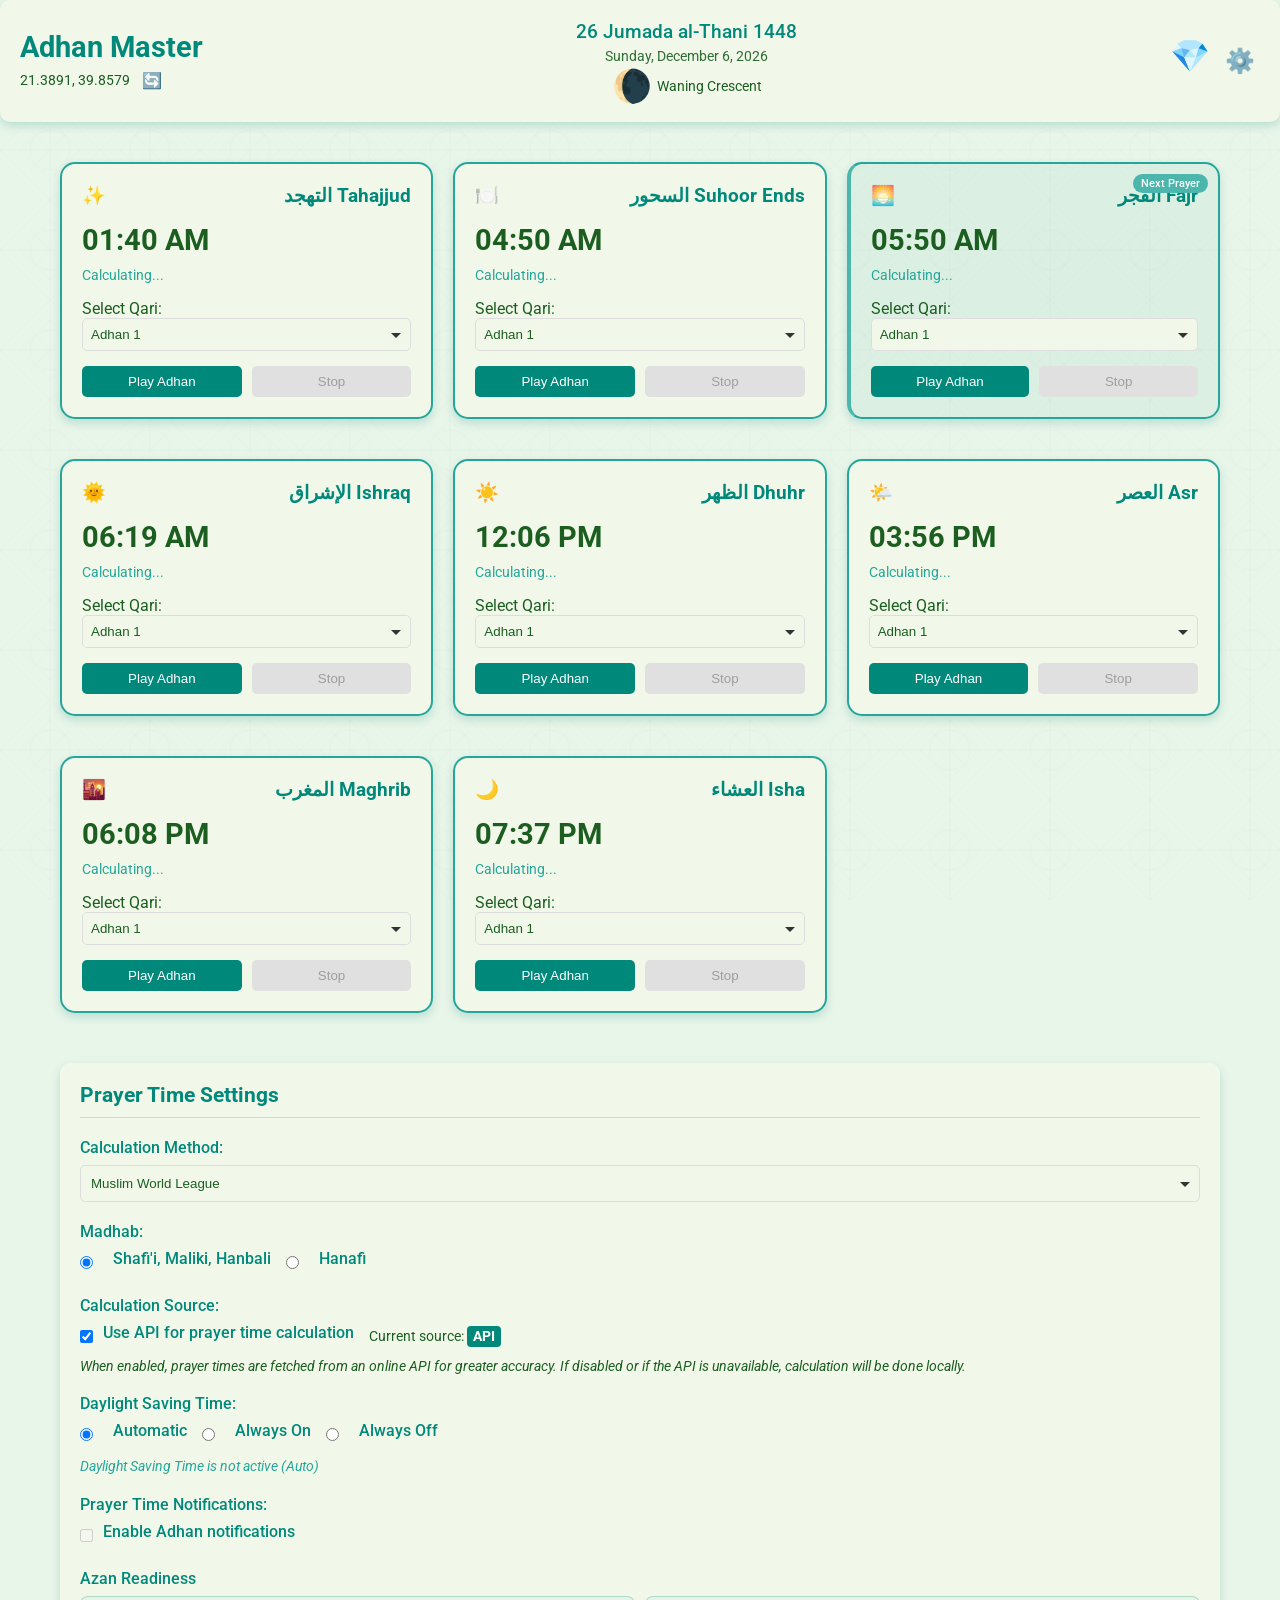
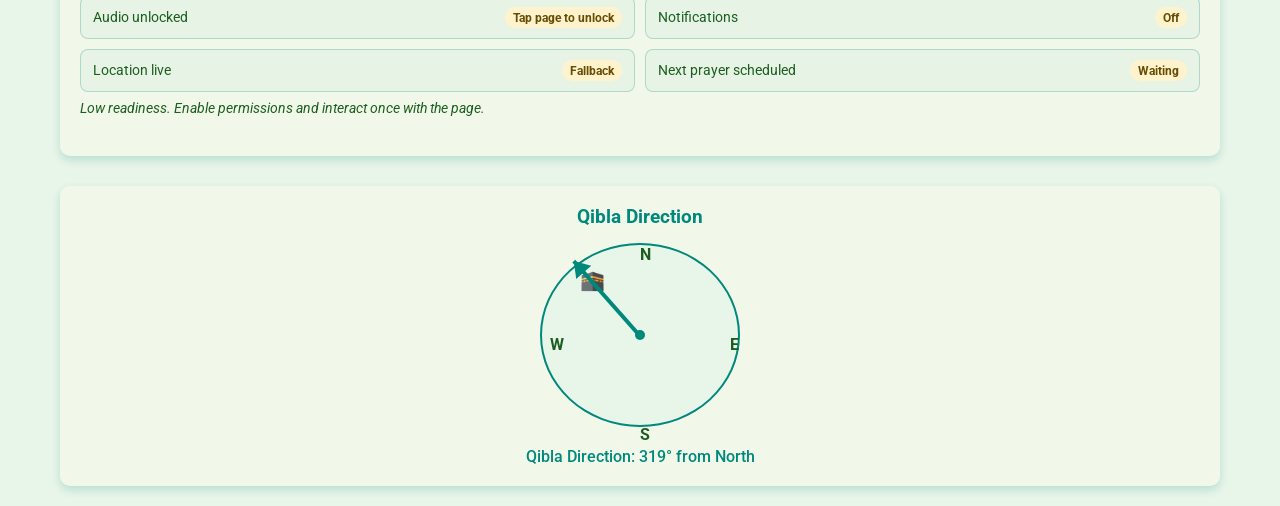
==== index.html @ 072e2e95 "deploy: static site from AzanMaster" ====
<!DOCTYPE html>
<html lang="en" data-theme="light">
<head>
    <meta charset="UTF-8">
    <meta name="viewport" content="width=device-width, initial-scale=1.0, maximum-scale=5.0, minimum-scale=1.0">
    <meta name="description" content="Adhan Master - Islamic Prayer Times Application with accurate calculations and beautiful interface">
    <meta name="theme-color" content="#43a047">
    <meta name="apple-mobile-web-app-capable" content="yes">
    <meta name="apple-mobile-web-app-status-bar-style" content="black-translucent">
    <meta name="apple-mobile-web-app-title" content="Adhan Master">
    <meta name="mobile-web-app-capable" content="yes">
    <meta name="format-detection" content="telephone=no">
    <title>Adhan Master - Islamic Prayer Times</title>
    <link rel="preconnect" href="https://fonts.googleapis.com">
    <link rel="preconnect" href="https://fonts.gstatic.com" crossorigin>
    <link href="https://fonts.googleapis.com/css2?family=Roboto:wght@300;400;500;700&display=swap" rel="stylesheet">
    <link rel="stylesheet" href="./css/styles.css">
    <link rel="icon" type="image/svg+xml" href="./assets/icons/favicon.svg">
    <link rel="apple-touch-icon" href="./assets/icons/apple-touch-icon.png">
    <link rel="manifest" href="./manifest.json">
</head>
<body>
    <div class="pattern-bg"></div>
    
    <header class="app-header">
        <div class="header-left">
            <h1 class="app-title">Adhan Master</h1>
            <div id="location-info" class="location-info loading">
                <span id="location-coords">Loading location...</span>
                <button id="refresh-location" title="Refresh location">🔄</button>
            </div>
        </div>
        <div class="header-center">
            <div class="islamic-date">
                <div class="islamic-date-details">
                    <div class="islamic-date-primary">
                        <span id="islamic-date-day" class="islamic-day">--</span>
                        <span id="islamic-date-month" class="islamic-month">--</span>
                        <span id="islamic-date-year" class="islamic-year">--</span>
                    </div>
                    <div id="islamic-date-gregorian" class="gregorian-date-container">
                        <span class="gregorian-date-text">Loading...</span>
                    </div>
                </div>
                <div id="moon-phase" class="moon-phase">
                    <div class="moon-phase-container">
                        <span class="moon-phase-icon">🌒</span>
                        <span class="moon-phase-name">Loading...</span>
                    </div>
                </div>
            </div>
        </div>
        <div class="header-right">
            <button id="theme-toggle-btn" class="icon-btn" title="Change Theme">
                <span class="theme-icon">🕌</span>
            </button>
            <button id="settings-btn" class="icon-btn" title="Settings">
                <span class="settings-icon">⚙️</span>
            </button>
        </div>
    </header>

    <main>
        <div class="container">
            <div class="prayer-cards">
                <div class="prayer-card" data-prayer="tahajjud">
                    <h3>التهجد Tahajjud</h3>
                    <div class="prayer-time">01:40 AM</div>
                    <div class="countdown"></div>
                    <div class="qari-select-container">
                        <label for="tahajjudQariSelect">Select Qari:</label>
                        <select id="tahajjudQariSelect" class="qari-select"></select>
                    </div>
                    <div class="adhan-controls">
                        <button class="play-adhan" data-prayer="tahajjud">Play Adhan</button>
                        <button class="stop-adhan" data-prayer="tahajjud" disabled>Stop</button>
                    </div>
                </div>
                
                <div class="prayer-card" data-prayer="suhoor">
                    <h3>السحور Suhoor Ends</h3>
                    <div class="prayer-time">04:50 AM</div>
                    <div class="countdown"></div>
                    <div class="qari-select-container">
                        <label for="suhoorQariSelect">Select Qari:</label>
                        <select id="suhoorQariSelect" class="qari-select"></select>
                    </div>
                    <div class="adhan-controls">
                        <button class="play-adhan" data-prayer="suhoor">Play Adhan</button>
                        <button class="stop-adhan" data-prayer="suhoor" disabled>Stop</button>
                    </div>
                </div>
                
                <div class="prayer-card active" data-prayer="fajr">
                    <h3>الفجر Fajr</h3>
                    <div class="prayer-time">05:50 AM</div>
                    <div class="countdown">2h 30m 15s</div>
                    <div class="qari-select-container">
                        <label for="fajrQariSelect">Select Qari:</label>
                        <select id="fajrQariSelect" class="qari-select"></select>
                    </div>
                    <div class="adhan-controls">
                        <button class="play-adhan" data-prayer="fajr">Play Adhan</button>
                        <button class="stop-adhan" data-prayer="fajr" disabled>Stop</button>
                    </div>
                </div>
                
                <div class="prayer-card" data-prayer="ishraq">
                    <h3>الإشراق Ishraq</h3>
                    <div class="prayer-time">06:19 AM</div>
                    <div class="countdown"></div>
                    <div class="qari-select-container">
                        <label for="ishraqQariSelect">Select Qari:</label>
                        <select id="ishraqQariSelect" class="qari-select"></select>
                    </div>
                    <div class="adhan-controls">
                        <button class="play-adhan" data-prayer="ishraq">Play Adhan</button>
                        <button class="stop-adhan" data-prayer="ishraq" disabled>Stop</button>
                    </div>
                </div>
                
                <div class="prayer-card" data-prayer="dhuhr">
                    <h3>الظهر Dhuhr</h3>
                    <div class="prayer-time">12:06 PM</div>
                    <div class="countdown"></div>
                    <div class="qari-select-container">
                        <label for="dhuhrQariSelect">Select Qari:</label>
                        <select id="dhuhrQariSelect" class="qari-select"></select>
                    </div>
                    <div class="adhan-controls">
                        <button class="play-adhan" data-prayer="dhuhr">Play Adhan</button>
                        <button class="stop-adhan" data-prayer="dhuhr" disabled>Stop</button>
                    </div>
                </div>
                
                <div class="prayer-card" data-prayer="asr">
                    <h3>العصر Asr</h3>
                    <div class="prayer-time">03:56 PM</div>
                    <div class="countdown"></div>
                    <div class="qari-select-container">
                        <label for="asrQariSelect">Select Qari:</label>
                        <select id="asrQariSelect" class="qari-select"></select>
                    </div>
                    <div class="adhan-controls">
                        <button class="play-adhan" data-prayer="asr">Play Adhan</button>
                        <button class="stop-adhan" data-prayer="asr" disabled>Stop</button>
                    </div>
                </div>
                
                <div class="prayer-card" data-prayer="maghrib">
                    <h3>المغرب Maghrib</h3>
                    <div class="prayer-time">06:08 PM</div>
                    <div class="countdown"></div>
                    <div class="qari-select-container">
                        <label for="maghribQariSelect">Select Qari:</label>
                        <select id="maghribQariSelect" class="qari-select"></select>
                    </div>
                    <div class="adhan-controls">
                        <button class="play-adhan" data-prayer="maghrib">Play Adhan</button>
                        <button class="stop-adhan" data-prayer="maghrib" disabled>Stop</button>
                    </div>
                </div>
                
                <div class="prayer-card" data-prayer="isha">
                    <h3>العشاء Isha</h3>
                    <div class="prayer-time">07:37 PM</div>
                    <div class="countdown"></div>
                    <div class="qari-select-container">
                        <label for="ishaQariSelect">Select Qari:</label>
                        <select id="ishaQariSelect" class="qari-select"></select>
                    </div>
                    <div class="adhan-controls">
                        <button class="play-adhan" data-prayer="isha">Play Adhan</button>
                        <button class="stop-adhan" data-prayer="isha" disabled>Stop</button>
                    </div>
                </div>
            </div>

            <div class="settings-section">
                <h3>Prayer Time Settings</h3>
                
                <!-- Calculation Method -->
                <div class="setting-group">
                    <label for="calculationMethod">Calculation Method:</label>
                    <select id="calculationMethod" class="setting-select">
                        <option value="MuslimWorldLeague">Muslim World League</option>
                        <option value="Egyptian">Egyptian General Authority</option>
                        <option value="Karachi">University of Islamic Sciences, Karachi</option>
                        <option value="UmmAlQura">Umm Al-Qura University, Makkah</option>
                        <option value="Dubai">Dubai</option>
                        <option value="MoonsightingCommittee">Moonsighting Committee</option>
                        <option value="NorthAmerica">Islamic Society of North America (ISNA)</option>
                        <option value="Kuwait">Kuwait</option>
                        <option value="Qatar">Qatar</option>
                        <option value="Tehran">Institute of Geophysics, Tehran</option>
                    </select>
                </div>

                <!-- Madhab -->
                <div class="setting-group">
                    <label>Madhab:</label>
                    <div class="radio-group">
                        <input type="radio" id="shafi" name="madhab" value="Shafi" checked>
                        <label for="shafi">Shafi'i, Maliki, Hanbali</label>
                        <input type="radio" id="hanafi" name="madhab" value="Hanafi">
                        <label for="hanafi">Hanafi</label>
                    </div>
                </div>

                <!-- API Calculation Toggle -->
                <div class="setting-group">
                    <label>Calculation Source:</label>
                    <div class="toggle-group">
                        <input type="checkbox" id="useAPI" class="toggle-input" checked>
                        <label for="useAPI" class="toggle-label">Use API for prayer time calculation</label>
                        <span class="calculation-source-info">
                            Current source: <span id="calculationSource" class="source-api">API</span>
                        </span>
                    </div>
                    <div class="setting-description">
                        When enabled, prayer times are fetched from an online API for greater accuracy.
                        If disabled or if the API is unavailable, calculation will be done locally.
                    </div>
                </div>

                <!-- DST Settings -->
                <div class="setting-group">
                    <label>Daylight Saving Time:</label>
                    <div class="radio-group">
                        <input type="radio" id="dst-auto" name="dst" value="automatic" checked>
                        <label for="dst-auto">Automatic</label>
                        <input type="radio" id="dst-on" name="dst" value="always-on">
                        <label for="dst-on">Always On</label>
                        <input type="radio" id="dst-off" name="dst" value="always-off">
                        <label for="dst-off">Always Off</label>
                    </div>
                    <div id="dstStatus" class="dst-status">Daylight Saving Time is not active</div>
                </div>

                <!-- Prayer Notifications -->
                <div class="setting-group">
                    <label>Prayer Time Notifications:</label>
                    <div class="toggle-group">
                        <input type="checkbox" id="prayerNotifications" class="toggle-input">
                        <label for="prayerNotifications" class="toggle-label">Enable Adhan notifications</label>
                    </div>
                    <div id="notificationBanner" class="notification-banner" style="display: none;">
                        Enable notifications to receive Adhan alerts
                    </div>
                </div>

                <div class="setting-group">
                    <label>Azan Readiness</label>
                    <div class="readiness-grid">
                        <div class="readiness-item">
                            <span class="readiness-label">Audio unlocked</span>
                            <span id="statusAudio" class="readiness-badge readiness-warn">Checking...</span>
                        </div>
                        <div class="readiness-item">
                            <span class="readiness-label">Notifications</span>
                            <span id="statusNotifications" class="readiness-badge readiness-warn">Checking...</span>
                        </div>
                        <div class="readiness-item">
                            <span class="readiness-label">Location live</span>
                            <span id="statusLocation" class="readiness-badge readiness-warn">Checking...</span>
                        </div>
                        <div class="readiness-item">
                            <span class="readiness-label">Next prayer scheduled</span>
                            <span id="statusSchedule" class="readiness-badge readiness-warn">Checking...</span>
                        </div>
                    </div>
                    <div id="statusSummary" class="setting-description">
                        Checking Azan readiness...
                    </div>
                </div>

                <div class="setting-group" id="adhanSelfTestPanel" style="display: none;">
                    <label>Adhan Self-Test (Dev)</label>
                    <div class="adhan-controls">
                        <button id="selfTestPlayBtn" type="button">Play Test</button>
                        <button id="selfTestStopBtn" type="button">Stop Test</button>
                    </div>
                    <div id="selfTestStatus" class="setting-description">
                        Hidden by default. Open with <code>?dev=1</code> to verify single-trigger playback.
                    </div>
                </div>
            </div>

            <!-- Qibla Compass -->
            <div class="qibla-compass">
                <h3 style="color: var(--primary-color); margin-bottom: 15px;">Qibla Direction</h3>
                <div class="qibla-compass-bg"></div>
                <div class="compass-arrow"></div>
                <div class="compass-info">Finding Qibla direction...</div>
            </div>
        </div>
    </main>

    <!-- Theme Switcher -->
    <!-- Removed in favor of the theme modal -->

    <!-- Add Adhan Library -->
    <script src="./assets/js/adhan.js"></script>
    <script type="module" src="./js/modules/app-init.js"></script>
    
    <!-- Service Worker Registration -->
    <script>
        if ('serviceWorker' in navigator) {
            window.addEventListener('load', () => {
                navigator.serviceWorker.register('./service-worker.js')
                    .then(registration => {
                        console.log('ServiceWorker registration successful with scope: ', registration.scope);
                    })
                    .catch(error => {
                        console.error('ServiceWorker registration failed: ', error);
                    });
            });
        }
    </script>
    
</body>
</html>
---- css/styles.css ----
:root {
    /* Light Theme Variables */
    --bg-color-light: #f5f5f5;
    --text-color-light: #333;
    --primary-color-light: #2e7d32;
    --secondary-color-light: #4caf50;
    --accent-color-light: #8bc34a;
    --card-bg-light: #fff;
    --card-shadow-light: 0 4px 8px rgba(0, 0, 0, 0.1);
    --pattern-opacity-light: 0.05;
    --primary-color-rgb-light: 46, 125, 50;
    --accent-color-rgb-light: 139, 195, 74;
    --border-color-light: transparent;
    
    /* Dark Theme Variables */
    --bg-color-dark: #121212;
    --text-color-dark: #e0e0e0;
    --primary-color-dark: #388e3c;
    --secondary-color-dark: #66bb6a;
    --accent-color-dark: #a5d6a7;
    --card-bg-dark: #1e1e1e;
    --card-shadow-dark: 0 4px 8px rgba(0, 0, 0, 0.3);
    --pattern-opacity-dark: 0.1;
    --primary-color-rgb-dark: 56, 142, 60;
    --accent-color-rgb-dark: 165, 214, 167;
    --border-color-dark: transparent;
    
    /* Islamic Green Theme Variables */
    --bg-color-islamic: #a7d7a8;
    --text-color-islamic: #ffffff;
    --primary-color-islamic: #0d5d14;
    --secondary-color-islamic: #1a7d23;
    --accent-color-islamic: #d4af37; /* Gold accent */
    --card-bg-islamic: #0d5d14;
    --card-shadow-islamic: 0 4px 12px rgba(0, 0, 0, 0.2);
    --pattern-opacity-islamic: 0.08;
    --primary-color-rgb-islamic: 13, 93, 20;
    --accent-color-rgb-islamic: 212, 175, 55;
    --border-color-islamic: #d4af37; /* Gold border */
    --islamic-arch: url("data:image/svg+xml,%3Csvg xmlns='http://www.w3.org/2000/svg' viewBox='0 0 100 50'%3E%3Cpath d='M0,50 L0,20 Q50,-20 100,20 L100,50 Z' fill='none' stroke='%23d4af37' stroke-width='2'/%3E%3C/svg%3E");
    
    /* Desert Theme Variables */
    --bg-color-desert: #fcf6e9;
    --text-color-desert: #5d4037;
    --primary-color-desert: #b8860b;
    --secondary-color-desert: #d4a017;
    --accent-color-desert: #e6c619;
    --card-bg-desert: #fff8e1;
    --card-shadow-desert: 0 4px 8px rgba(184, 134, 11, 0.2);
    --pattern-opacity-desert: 0.05;
    --primary-color-rgb-desert: 184, 134, 11;
    --accent-color-rgb-desert: 230, 198, 25;
    --border-color-desert: #d4a017;
    
    /* Emerald Theme Variables */
    --bg-color-emerald: #e8f5e9;
    --text-color-emerald: #1b5e20;
    --primary-color-emerald: #00897b;
    --secondary-color-emerald: #26a69a;
    --accent-color-emerald: #4db6ac;
    --card-bg-emerald: #f1f8e9;
    --card-shadow-emerald: 0 4px 8px rgba(0, 137, 123, 0.2);
    --pattern-opacity-emerald: 0.05;
    --primary-color-rgb-emerald: 0, 137, 123;
    --accent-color-rgb-emerald: 77, 182, 172;
    --border-color-emerald: #26a69a;
    
    /* Azure Theme Variables */
    --bg-color-azure: #e3f2fd;
    --text-color-azure: #0d47a1;
    --primary-color-azure: #1976d2;
    --secondary-color-azure: #2196f3;
    --accent-color-azure: #64b5f6;
    --card-bg-azure: #e8f4fd;
    --card-shadow-azure: 0 4px 8px rgba(25, 118, 210, 0.2);
    --pattern-opacity-azure: 0.05;
    --primary-color-rgb-azure: 25, 118, 210;
    --accent-color-rgb-azure: 100, 181, 246;
    --border-color-azure: #2196f3;
    
    /* Ramadan Theme Variables */
    --bg-color-ramadan: #f8f1e0;
    --text-color-ramadan: #5d4037;
    --primary-color-ramadan: #c8a415;
    --secondary-color-ramadan: #e6c619;
    --accent-color-ramadan: #f8e71c;
    --card-bg-ramadan: #fff8e1;
    --card-shadow-ramadan: 0 4px 8px rgba(200, 164, 21, 0.2);
    --pattern-opacity-ramadan: 0.08;
    --primary-color-rgb-ramadan: 200, 164, 21;
    --accent-color-rgb-ramadan: 248, 231, 28;
    --border-color-ramadan: #e6c619;
    
    /* Night Theme Variables */
    --bg-color-night: #0a1929;
    --text-color-night: #e0e0e0;
    --primary-color-night: #5c6bc0;
    --secondary-color-night: #7986cb;
    --accent-color-night: #9fa8da;
    --card-bg-night: #102a43;
    --card-shadow-night: 0 4px 8px rgba(0, 0, 0, 0.5);
    --pattern-opacity-night: 0.1;
    --primary-color-rgb-night: 92, 107, 192;
    --accent-color-rgb-night: 159, 168, 218;
    --border-color-night: #7986cb;
    
    /* Calligraphy Theme Variables */
    --bg-color-calligraphy: #f5f0e6;
    --text-color-calligraphy: #3e2723;
    --primary-color-calligraphy: #795548;
    --secondary-color-calligraphy: #8d6e63;
    --accent-color-calligraphy: #a1887f;
    --card-bg-calligraphy: #f8f5f0;
    --card-shadow-calligraphy: 0 4px 8px rgba(121, 85, 72, 0.2);
    --pattern-opacity-calligraphy: 0.05;
    --primary-color-rgb-calligraphy: 121, 85, 72;
    --accent-color-rgb-calligraphy: 161, 136, 127;
    --border-color-calligraphy: #8d6e63;

    /* Twilight Theme Variables */
    --bg-color-twilight: #141627;
    --text-color-twilight: #e8eaf6;
    --primary-color-twilight: #7e57c2;
    --secondary-color-twilight: #9575cd;
    --accent-color-twilight: #26c6da;
    --card-bg-twilight: #1f2336;
    --card-shadow-twilight: 0 10px 28px rgba(0, 0, 0, 0.45);
    --pattern-opacity-twilight: 0.14;
    --primary-color-rgb-twilight: 126, 87, 194;
    --accent-color-rgb-twilight: 38, 198, 218;
    --border-color-twilight: #5c6bc0;
    
    /* Default Theme (Light) */
    --bg-color: var(--bg-color-light);
    --text-color: var(--text-color-light);
    --primary-color: var(--primary-color-light);
    --secondary-color: var(--secondary-color-light);
    --accent-color: var(--accent-color-light);
    --card-bg: var(--card-bg-light);
    --card-shadow: var(--card-shadow-light);
    --pattern-opacity: var(--pattern-opacity-light);
    --primary-color-rgb: var(--primary-color-rgb-light);
    --accent-color-rgb: var(--accent-color-rgb-light);
    --border-color: var(--border-color-light);
}

/* Light Theme */
[data-theme="light"] {
    --bg-color: var(--bg-color-light);
    --text-color: var(--text-color-light);
    --primary-color: var(--primary-color-light);
    --secondary-color: var(--secondary-color-light);
    --accent-color: var(--accent-color-light);
    --card-bg: var(--card-bg-light);
    --card-shadow: var(--card-shadow-light);
    --pattern-opacity: var(--pattern-opacity-light);
    --primary-color-rgb: var(--primary-color-rgb-light);
    --accent-color-rgb: var(--accent-color-rgb-light);
    --border-color: var(--border-color-light);
}

/* Dark Theme */
[data-theme="dark"] {
    --bg-color: var(--bg-color-dark);
    --text-color: var(--text-color-dark);
    --primary-color: var(--primary-color-dark);
    --secondary-color: var(--secondary-color-dark);
    --accent-color: var(--accent-color-dark);
    --card-bg: var(--card-bg-dark);
    --card-shadow: var(--card-shadow-dark);
    --pattern-opacity: var(--pattern-opacity-dark);
    --primary-color-rgb: var(--primary-color-rgb-dark);
    --accent-color-rgb: var(--accent-color-rgb-dark);
    --border-color: var(--border-color-dark);
}

/* Islamic Green Theme */
[data-theme="islamic"] {
    --bg-color: var(--bg-color-islamic);
    --text-color: var(--text-color-islamic);
    --primary-color: var(--primary-color-islamic);
    --secondary-color: var(--secondary-color-islamic);
    --accent-color: var(--accent-color-islamic);
    --card-bg: var(--card-bg-islamic);
    --card-shadow: var(--card-shadow-islamic);
    --pattern-opacity: var(--pattern-opacity-islamic);
    --primary-color-rgb: var(--primary-color-rgb-islamic);
    --accent-color-rgb: var(--accent-color-rgb-islamic);
    --border-color: var(--border-color-islamic);
}

/* Desert Theme */
[data-theme="desert"] {
    --bg-color: var(--bg-color-desert);
    --text-color: var(--text-color-desert);
    --primary-color: var(--primary-color-desert);
    --secondary-color: var(--secondary-color-desert);
    --accent-color: var(--accent-color-desert);
    --card-bg: var(--card-bg-desert);
    --card-shadow: var(--card-shadow-desert);
    --pattern-opacity: var(--pattern-opacity-desert);
    --primary-color-rgb: var(--primary-color-rgb-desert);
    --accent-color-rgb: var(--accent-color-rgb-desert);
    --border-color: var(--border-color-desert);
}

/* Emerald Theme */
[data-theme="emerald"] {
    --bg-color: var(--bg-color-emerald);
    --text-color: var(--text-color-emerald);
    --primary-color: var(--primary-color-emerald);
    --secondary-color: var(--secondary-color-emerald);
    --accent-color: var(--accent-color-emerald);
    --card-bg: var(--card-bg-emerald);
    --card-shadow: var(--card-shadow-emerald);
    --pattern-opacity: var(--pattern-opacity-emerald);
    --primary-color-rgb: var(--primary-color-rgb-emerald);
    --accent-color-rgb: var(--accent-color-rgb-emerald);
    --border-color: var(--border-color-emerald);
}

/* Azure Theme */
[data-theme="azure"] {
    --bg-color: var(--bg-color-azure);
    --text-color: var(--text-color-azure);
    --primary-color: var(--primary-color-azure);
    --secondary-color: var(--secondary-color-azure);
    --accent-color: var(--accent-color-azure);
    --card-bg: var(--card-bg-azure);
    --card-shadow: var(--card-shadow-azure);
    --pattern-opacity: var(--pattern-opacity-azure);
    --primary-color-rgb: var(--primary-color-rgb-azure);
    --accent-color-rgb: var(--accent-color-rgb-azure);
    --border-color: var(--border-color-azure);
}

/* Ramadan Theme */
[data-theme="ramadan"] {
    --bg-color: var(--bg-color-ramadan);
    --text-color: var(--text-color-ramadan);
    --primary-color: var(--primary-color-ramadan);
    --secondary-color: var(--secondary-color-ramadan);
    --accent-color: var(--accent-color-ramadan);
    --card-bg: var(--card-bg-ramadan);
    --card-shadow: var(--card-shadow-ramadan);
    --pattern-opacity: var(--pattern-opacity-ramadan);
    --primary-color-rgb: var(--primary-color-rgb-ramadan);
    --accent-color-rgb: var(--accent-color-rgb-ramadan);
    --border-color: var(--border-color-ramadan);
}

/* Night Theme */
[data-theme="night"] {
    --bg-color: var(--bg-color-night);
    --text-color: var(--text-color-night);
    --primary-color: var(--primary-color-night);
    --secondary-color: var(--secondary-color-night);
    --accent-color: var(--accent-color-night);
    --card-bg: var(--card-bg-night);
    --card-shadow: var(--card-shadow-night);
    --pattern-opacity: var(--pattern-opacity-night);
    --primary-color-rgb: var(--primary-color-rgb-night);
    --accent-color-rgb: var(--accent-color-rgb-night);
    --border-color: var(--border-color-night);
}

/* Calligraphy Theme */
[data-theme="calligraphy"] {
    --bg-color: var(--bg-color-calligraphy);
    --text-color: var(--text-color-calligraphy);
    --primary-color: var(--primary-color-calligraphy);
    --secondary-color: var(--secondary-color-calligraphy);
    --accent-color: var(--accent-color-calligraphy);
    --card-bg: var(--card-bg-calligraphy);
    --card-shadow: var(--card-shadow-calligraphy);
    --pattern-opacity: var(--pattern-opacity-calligraphy);
    --primary-color-rgb: var(--primary-color-rgb-calligraphy);
    --accent-color-rgb: var(--accent-color-rgb-calligraphy);
    --border-color: var(--border-color-calligraphy);
}

/* Twilight Theme */
[data-theme="twilight"] {
    --bg-color: var(--bg-color-twilight);
    --text-color: var(--text-color-twilight);
    --primary-color: var(--primary-color-twilight);
    --secondary-color: var(--secondary-color-twilight);
    --accent-color: var(--accent-color-twilight);
    --card-bg: var(--card-bg-twilight);
    --card-shadow: var(--card-shadow-twilight);
    --pattern-opacity: var(--pattern-opacity-twilight);
    --primary-color-rgb: var(--primary-color-rgb-twilight);
    --accent-color-rgb: var(--accent-color-rgb-twilight);
    --border-color: var(--border-color-twilight);
}

* {
    margin: 0;
    padding: 0;
    box-sizing: border-box;
}

/* Cross-Platform Compatibility Styles */
html {
    touch-action: manipulation; /* Improves touch responsiveness */
    -webkit-text-size-adjust: 100%; /* Prevents iOS text size adjust after orientation change */
    -webkit-font-smoothing: antialiased; /* Better font rendering on macOS/iOS */
    -moz-osx-font-smoothing: grayscale; /* Better font rendering on macOS */
    scroll-behavior: smooth;
}

body {
    font-family: 'Roboto', sans-serif;
    background-color: var(--bg-color);
    color: var(--text-color);
    transition: background-color 0.3s, color 0.3s;
    min-height: 100vh;
    position: relative;
    overscroll-behavior: none; /* Prevents pull-to-refresh on mobile */
    -webkit-overflow-scrolling: touch; /* Smooth scrolling on iOS */
    -webkit-tap-highlight-color: transparent; /* Removes tap highlight on iOS */
}

.pattern-bg {
    position: fixed;
    top: 0;
    left: 0;
    width: 100%;
    height: 100%;
    background-image: url('../assets/icons/islamic-pattern.svg');
    background-size: 300px;
    opacity: var(--pattern-opacity);
    z-index: -1;
    pointer-events: none;
}

.container {
    max-width: 1200px;
    margin: 0 auto;
    padding: 20px;
}

/* App Header */
.app-header {
    display: flex;
    justify-content: space-between;
    align-items: center;
    padding: 15px 20px;
    background-color: var(--card-bg);
    border-radius: 10px;
    margin-bottom: 20px;
    box-shadow: var(--card-shadow);
    position: relative;
    z-index: 10;
}

.header-left {
    display: flex;
    flex-direction: column;
    align-items: flex-start;
}

.header-center {
    flex: 1;
    display: flex;
    justify-content: center;
    align-items: center;
}

.header-right {
    display: flex;
    gap: 10px;
}

.app-title {
    font-size: 1.8rem;
    margin: 0;
    color: var(--primary-color);
    font-weight: 700;
}

.icon-btn {
    background: none;
    border: none;
    font-size: 1.5rem;
    cursor: pointer;
    color: var(--text-color);
    padding: 5px;
    border-radius: 50%;
    width: 40px;
    height: 40px;
    display: flex;
    align-items: center;
    justify-content: center;
    transition: background-color 0.3s, transform 0.2s;
}

.icon-btn:hover {
    background-color: var(--hover-color);
    transform: scale(1.1);
}

/* Theme Modal */
.theme-modal {
    position: fixed;
    top: 0;
    left: 0;
    width: 100%;
    height: 100%;
    background-color: rgba(0, 0, 0, 0.5);
    display: flex;
    justify-content: center;
    align-items: center;
    z-index: 1000;
    opacity: 0;
    visibility: hidden;
    transition: opacity 0.3s, visibility 0.3s;
}

.theme-modal.active {
    opacity: 1;
    visibility: visible;
}

.theme-modal-content {
    background-color: var(--card-bg);
    border-radius: 15px;
    padding: 20px;
    width: 90%;
    max-width: 500px;
    max-height: 80vh;
    overflow-y: auto;
    box-shadow: 0 5px 15px rgba(0, 0, 0, 0.3);
    transform: scale(0.9);
    transition: transform 0.3s;
}

.theme-modal.active .theme-modal-content {
    transform: scale(1);
}

.theme-modal-header {
    display: flex;
    justify-content: space-between;
    align-items: center;
    margin-bottom: 20px;
    padding-bottom: 10px;
    border-bottom: 1px solid var(--border-color);
}

.theme-modal-title {
    margin: 0;
    color: var(--primary-color);
    font-size: 1.5rem;
}

.theme-modal-close {
    background: none;
    border: none;
    font-size: 1.5rem;
    cursor: pointer;
    color: var(--text-color);
    padding: 5px;
    border-radius: 50%;
    width: 30px;
    height: 30px;
    display: flex;
    align-items: center;
    justify-content: center;
    transition: background-color 0.3s;
}

.theme-modal-close:hover {
    background-color: var(--hover-color);
}

.theme-grid {
    display: grid;
    grid-template-columns: repeat(2, 1fr);
    gap: 15px;
}

.theme-option {
    background-color: var(--card-bg);
    border: 2px solid var(--border-color);
    border-radius: 10px;
    padding: 15px;
    cursor: pointer;
    display: flex;
    flex-direction: column;
    align-items: center;
    transition: transform 0.2s, border-color 0.3s;
}

.theme-option:hover {
    transform: translateY(-5px);
    border-color: var(--primary-color);
}

.theme-option.active {
    border-color: var(--primary-color);
    background-color: var(--hover-color);
}

.theme-icon {
    font-size: 2rem;
    margin-bottom: 10px;
}

.theme-name {
    font-weight: 500;
    color: var(--text-color);
}

/* Theme-specific styles for the theme options */
.theme-light {
    background-color: #f8f9fa;
}

.theme-dark {
    background-color: #343a40;
    color: #f8f9fa;
}

.theme-desert {
    background-color: #f5d6a7;
}

.theme-emerald {
    background-color: #d4edda;
}

.theme-azure {
    background-color: #cce5ff;
}

.theme-ramadan {
    background-color: #f8d7da;
}

.theme-night {
    background-color: #212529;
    color: #f8f9fa;
}

.theme-calligraphy {
    background-color: #e9ecef;
}

.theme-twilight {
    background: linear-gradient(135deg, #1f2336, #262b44);
    color: #e8eaf6;
}

/* Improved responsive styles */
@media (max-width: 1024px) {
    .container {
        padding: 15px;
    }
    
    .prayer-cards {
        grid-template-columns: repeat(2, 1fr);
        gap: 15px;
    }
    
    .qibla-compass {
        margin-top: 20px;
    }
}

@media (max-width: 768px) {
    .theme-grid {
        grid-template-columns: 1fr;
    }
    
    .app-header {
        flex-direction: column;
        gap: 10px;
        padding: 10px;
    }
    
    .header-center {
        order: 3;
        width: 100%;
    }
    
    .header-right {
        position: absolute;
        top: 10px;
        right: 10px;
    }
    
    .prayer-cards {
        grid-template-columns: 1fr;
    }
    
    .settings-section {
        margin-top: 20px;
    }
    
    .setting-group {
        padding: 10px;
    }
    
    .radio-group {
        flex-direction: column;
        gap: 10px;
    }
}

/* Small mobile devices */
@media (max-width: 480px) {
    .app-title {
        font-size: 1.5rem;
    }
    
    .prayer-card {
        padding: 12px;
    }
    
    .prayer-card h3 {
        font-size: 1.1rem;
    }
    
    .prayer-time {
        font-size: 1.3rem;
    }
    
    .adhan-controls {
        flex-direction: column;
        gap: 8px;
    }
    
    .adhan-controls button {
        width: 100%;
    }
    
    .qibla-compass {
        height: 250px;
    }
    
    .qibla-compass-bg {
        width: 200px;
        height: 200px;
    }
    
    .compass-arrow {
        height: 100px;
    }
}

/* Landscape orientation */
@media (max-height: 500px) and (orientation: landscape) {
    .app-header {
        padding: 5px 15px;
    }
    
    .prayer-cards {
        grid-template-columns: repeat(4, 1fr);
        gap: 10px;
    }
    
    .prayer-card {
        padding: 10px;
    }
    
    .prayer-time {
        font-size: 1.2rem;
    }
    
    .countdown {
        font-size: 0.8rem;
    }
    
    .qari-select-container {
        display: none;
    }
    
    .settings-section {
        display: grid;
        grid-template-columns: repeat(2, 1fr);
        gap: 15px;
    }
}

/* High-resolution screens */
@media (-webkit-min-device-pixel-ratio: 2), (min-resolution: 192dpi) {
    .pattern-bg {
        background-size: 150px;
    }
}

/* Print styles */
@media print {
    .app-header, .adhan-controls, .qari-select-container, .settings-section, .theme-modal {
        display: none !important;
    }
    
    body {
        background-color: white;
        color: black;
    }
    
    .prayer-cards {
        grid-template-columns: repeat(3, 1fr);
        gap: 10px;
    }
    
    .prayer-card {
        border: 1px solid #ccc;
        box-shadow: none;
    }
}

/* Prefers reduced motion */
@media (prefers-reduced-motion: reduce) {
    * {
        animation-duration: 0.01ms !important;
        animation-iteration-count: 1 !important;
        transition-duration: 0.01ms !important;
        scroll-behavior: auto !important;
    }
}

/* iOS-specific fixes */
@supports (-webkit-touch-callout: none) {
    .prayer-card, .settings-section, .qibla-compass {
        /* Fix for iOS shadow rendering issues */
        -webkit-backface-visibility: hidden;
        backface-visibility: hidden;
    }
    
    /* Fix for iOS input styling */
    input[type="radio"], input[type="checkbox"] {
        -webkit-appearance: none;
        appearance: none;
        width: 20px;
        height: 20px;
        border: 2px solid var(--primary-color);
        border-radius: 50%;
        outline: none;
        position: relative;
    }
    
    input[type="radio"]:checked::after, input[type="checkbox"]:checked::after {
        content: '';
        position: absolute;
        top: 50%;
        left: 50%;
        transform: translate(-50%, -50%);
        width: 10px;
        height: 10px;
        background-color: var(--primary-color);
        border-radius: 50%;
    }
    
    input[type="checkbox"] {
        border-radius: 4px;
    }
    
    input[type="checkbox"]:checked::after {
        border-radius: 2px;
    }
}

/* Android-specific fixes */
@supports (-webkit-appearance: none) and (not (-webkit-touch-callout: none)) {
    /* Fix for Android select styling */
    select {
        -webkit-appearance: none;
        appearance: none;
        background-image: url("data:image/svg+xml,%3Csvg xmlns='http://www.w3.org/2000/svg' width='12' height='12' viewBox='0 0 12 12'%3E%3Cpath fill='%23333' d='M6 9L1 4h10z'/%3E%3C/svg%3E");
        background-repeat: no-repeat;
        background-position: right 8px center;
        padding-right: 24px;
    }
}

/* Fallback for browsers that don't support CSS variables */
@supports not (--custom: property) {
    body {
        background-color: #f5f5f5;
        color: #333;
    }
    
    .prayer-card {
        background-color: white;
        box-shadow: 0 2px 5px rgba(0, 0, 0, 0.1);
    }
    
    .prayer-time {
        color: #2e7d32;
    }
    
    .prayer-card.active {
        border-color: #4caf50;
    }
}

/* Prayer Cards */
.prayer-cards {
    display: grid;
    grid-template-columns: repeat(auto-fill, minmax(300px, 1fr));
    gap: 20px;
    margin-bottom: 30px;
}

.prayer-card {
    background-color: var(--card-bg);
    border-radius: 15px;
    padding: 20px;
    margin-bottom: 20px;
    box-shadow: var(--card-shadow);
    transition: transform 0.3s, box-shadow 0.3s;
    position: relative;
    overflow: hidden;
    border: 2px solid var(--border-color);
}

.prayer-card.loading {
    opacity: 0.7;
}

.prayer-card.loading::after {
    content: "";
    position: absolute;
    top: 50%;
    left: 50%;
    width: 30px;
    height: 30px;
    margin: -15px 0 0 -15px;
    border: 3px solid rgba(var(--primary-color-rgb), 0.3);
    border-radius: 50%;
    border-top-color: var(--primary-color);
    animation: spin 1s ease-in-out infinite;
}

@keyframes spin {
    to { transform: rotate(360deg); }
}

.prayer-card:hover {
    transform: translateY(-5px);
    box-shadow: 0 6px 12px rgba(0, 0, 0, 0.15);
}

.prayer-card h3 {
    color: var(--primary-color);
    margin-bottom: 15px;
    font-size: 1.2rem;
    display: flex;
    justify-content: space-between;
}

.prayer-time {
    font-size: 1.8rem;
    font-weight: 700;
    margin-bottom: 10px;
    color: var(--text-color);
}

.countdown {
    font-size: 0.9rem;
    color: var(--secondary-color);
    margin-bottom: 15px;
}

.qari-select-container {
    margin-bottom: 15px;
}

.qari-select {
    width: 100%;
    padding: 8px;
    border-radius: 5px;
    border: 1px solid #ddd;
    background-color: var(--card-bg);
    color: var(--text-color);
}

.adhan-controls {
    display: flex;
    gap: 10px;
}

.adhan-controls button {
    flex: 1;
    padding: 8px 0;
    border: none;
    border-radius: 5px;
    cursor: pointer;
    transition: background-color 0.3s;
}

.play-adhan {
    background-color: var(--primary-color);
    color: white;
}

.play-adhan:hover {
    background-color: var(--secondary-color);
}

.stop-adhan {
    background-color: #f44336;
    color: white;
}

.stop-adhan:disabled {
    background-color: #e0e0e0;
    color: #9e9e9e;
    cursor: not-allowed;
}

/* Active Prayer Card */
.prayer-card.active {
    border-left: 4px solid var(--accent-color);
    background-color: rgba(var(--primary-color-rgb), 0.05);
}

.prayer-card.active::before {
    content: "Next Prayer";
    position: absolute;
    top: 10px;
    right: 10px;
    background-color: var(--accent-color);
    color: white;
    padding: 3px 8px;
    border-radius: 10px;
    font-size: 0.7rem;
    font-weight: 500;
}

/* Settings Section */
.settings-section {
    background-color: var(--card-bg);
    border-radius: 10px;
    padding: 20px;
    box-shadow: var(--card-shadow);
    margin-bottom: 30px;
}

.settings-section h3 {
    color: var(--primary-color);
    margin-bottom: 20px;
    font-size: 1.3rem;
    border-bottom: 1px solid rgba(var(--primary-color-rgb), 0.2);
    padding-bottom: 10px;
}

.setting-group {
    margin-bottom: 20px;
}

.readiness-grid {
    display: grid;
    grid-template-columns: repeat(2, minmax(0, 1fr));
    gap: 10px;
}

.readiness-item {
    display: flex;
    justify-content: space-between;
    align-items: center;
    padding: 10px 12px;
    border: 1px solid rgba(var(--primary-color-rgb), 0.25);
    border-radius: 8px;
    background-color: rgba(var(--primary-color-rgb), 0.04);
}

.readiness-label {
    font-size: 0.9rem;
    color: var(--text-color);
}

.readiness-badge {
    font-size: 0.78rem;
    font-weight: 700;
    padding: 3px 8px;
    border-radius: 999px;
}

.readiness-ok {
    color: #0f5132;
    background-color: #d1e7dd;
}

.readiness-warn {
    color: #664d03;
    background-color: #fff3cd;
}

.setting-group label {
    display: block;
    margin-bottom: 8px;
    font-weight: 500;
    color: var(--primary-color);
}

.setting-select {
    width: 100%;
    padding: 10px;
    border-radius: 5px;
    border: 1px solid #ddd;
    background-color: var(--card-bg);
    color: var(--text-color);
}

.radio-group {
    display: flex;
    flex-wrap: wrap;
    gap: 15px;
}

.radio-group input[type="radio"] {
    margin-right: 5px;
}

.dst-status {
    margin-top: 10px;
    font-size: 0.9rem;
    color: var(--secondary-color);
    font-style: italic;
}

.toggle-group {
    display: flex;
    align-items: center;
}

.toggle-input {
    margin-right: 10px;
}

/* Setting Description */
.setting-description {
    font-size: 0.85rem;
    margin-top: 8px;
    color: rgba(var(--text-color), 0.7);
    font-style: italic;
}

/* Calculation Source */
.calculation-source-info {
    display: inline-block;
    margin-left: 15px;
    font-size: 0.9rem;
}

#calculationSource {
    font-weight: bold;
    padding: 2px 6px;
    border-radius: 4px;
}

.source-api {
    background-color: var(--primary-color);
    color: white;
}

.source-local {
    background-color: var(--accent-color);
    color: var(--text-color);
}

[data-theme="islamic"] .setting-description {
    color: rgba(255, 255, 255, 0.7);
}

[data-theme="islamic"] .source-api {
    background-color: var(--accent-color-islamic);
    color: var(--primary-color-islamic);
}

[data-theme="islamic"] .source-local {
    background-color: rgba(255, 255, 255, 0.2);
    color: white;
}

/* Qibla Compass */
.qibla-compass {
    background-color: var(--card-bg);
    border-radius: 10px;
    padding: 20px;
    box-shadow: var(--card-shadow);
    display: flex;
    flex-direction: column;
    align-items: center;
    position: relative;
    height: 300px;
}

.qibla-compass-bg {
    width: 200px;
    height: 200px;
    border-radius: 50%;
    background-color: var(--bg-color);
    border: 2px solid var(--primary-color);
    position: relative;
    display: flex;
    justify-content: center;
    align-items: center;
    margin-bottom: 20px;
}

.qibla-compass-bg::before {
    content: "";
    position: absolute;
    width: 10px;
    height: 10px;
    background-color: var(--primary-color);
    border-radius: 50%;
}

.compass-arrow {
    position: absolute;
    top: 50%;
    left: 50%;
    width: 4px;
    height: 100px;
    background-color: var(--primary-color);
    transform-origin: bottom center;
    transform: translate(-50%, -100%) rotate(0deg);
    z-index: 1;
}

.compass-arrow::before {
    content: "";
    position: absolute;
    top: 0;
    left: 50%;
    transform: translateX(-50%);
    width: 0;
    height: 0;
    border-left: 10px solid transparent;
    border-right: 10px solid transparent;
    border-bottom: 15px solid var(--primary-color);
}

.compass-info {
    text-align: center;
    margin-top: auto;
    font-weight: 500;
    color: var(--primary-color);
}

/* Theme Switcher */
.theme-switcher {
    position: fixed;
    bottom: 20px;
    right: 20px;
    display: flex;
    gap: 10px;
    z-index: 100;
}

.theme-btn {
    width: 40px;
    height: 40px;
    border-radius: 50%;
    border: none;
    background-color: var(--card-bg);
    box-shadow: var(--card-shadow);
    cursor: pointer;
    display: flex;
    justify-content: center;
    align-items: center;
    font-size: 1.2rem;
    transition: transform 0.3s;
}

.theme-btn:hover {
    transform: scale(1.1);
}

.theme-btn.active {
    border: 2px solid var(--primary-color);
}

/* Notification Banner */
.notification-banner {
    position: fixed;
    bottom: 20px;
    left: 50%;
    transform: translateX(-50%);
    background-color: var(--primary-color);
    color: white;
    padding: 10px 20px;
    border-radius: 5px;
    box-shadow: 0 2px 10px rgba(0, 0, 0, 0.2);
    z-index: 100;
    display: none;
    cursor: pointer;
}

.notification-banner:hover {
    background-color: var(--secondary-color);
}

/* Animation for Active Prayer */
@keyframes pulse {
    0% {
        box-shadow: 0 0 0 0 rgba(var(--accent-color-rgb), 0.7);
    }
    70% {
        box-shadow: 0 0 0 10px rgba(var(--accent-color-rgb), 0);
    }
    100% {
        box-shadow: 0 0 0 0 rgba(var(--accent-color-rgb), 0);
    }
}

.prayer-card.active {
    animation: pulse 2s infinite;
}

/* Prayer Card Icons */
.prayer-card h3::before {
    content: "";
    display: inline-block;
    width: 24px;
    height: 24px;
    margin-right: 8px;
    background-size: contain;
    background-repeat: no-repeat;
    vertical-align: middle;
}

.prayer-card[data-prayer="fajr"] h3::before {
    content: "🌅";
}

.prayer-card[data-prayer="dhuhr"] h3::before {
    content: "☀️";
}

.prayer-card[data-prayer="asr"] h3::before {
    content: "🌤️";
}

.prayer-card[data-prayer="maghrib"] h3::before {
    content: "🌇";
}

.prayer-card[data-prayer="isha"] h3::before {
    content: "🌙";
}

.prayer-card[data-prayer="tahajjud"] h3::before {
    content: "✨";
}

.prayer-card[data-prayer="suhoor"] h3::before {
    content: "🍽️";
}

.prayer-card[data-prayer="ishraq"] h3::before {
    content: "🌞";
}

/* Ramadan Theme */
.ramadan-theme {
    --primary-color: #c8a415;
    --secondary-color: #e6c619;
    --accent-color: #f8e71c;
}

.ramadan-decoration {
    animation: float 3s ease-in-out infinite;
}

@keyframes float {
    0% {
        transform: translateY(0px);
    }
    50% {
        transform: translateY(-10px);
    }
    100% {
        transform: translateY(0px);
    }
}

/* Error Message */
.error-message {
    position: fixed;
    top: 20px;
    left: 50%;
    transform: translateX(-50%);
    background-color: #f44336;
    color: white;
    padding: 10px 20px;
    border-radius: 5px;
    box-shadow: 0 2px 10px rgba(0, 0, 0, 0.2);
    z-index: 1000;
    text-align: center;
}

[data-theme="islamic"] .prayer-card {
    position: relative;
}

[data-theme="islamic"] .prayer-card::before {
    content: "";
    position: absolute;
    top: 0;
    left: 0;
    right: 0;
    height: 30px;
    background-image: var(--islamic-arch);
    background-repeat: no-repeat;
    background-position: center top;
    background-size: 100% 100%;
}

[data-theme="islamic"] .prayer-card h3 {
    margin-top: 20px;
    color: var(--accent-color-islamic);
    font-weight: bold;
    text-align: center;
    font-size: 1.3rem;
}

[data-theme="islamic"] .prayer-time {
    color: white;
    font-size: 1.5rem;
    font-weight: bold;
    text-align: center;
}

[data-theme="islamic"] .countdown {
    color: var(--accent-color-islamic);
    text-align: center;
}

[data-theme="islamic"] .qari-select {
    background-color: rgba(255, 255, 255, 0.1);
    color: white;
    border: 1px solid var(--accent-color-islamic);
}

[data-theme="islamic"] .play-adhan,
[data-theme="islamic"] .stop-adhan {
    background-color: var(--accent-color-islamic);
    color: var(--primary-color-islamic);
    font-weight: bold;
}

[data-theme="islamic"] .play-adhan:hover,
[data-theme="islamic"] .stop-adhan:hover {
    background-color: #e5c04e;
}

[data-theme="islamic"] .prayer-card.active {
    border: 2px solid var(--accent-color-islamic);
    box-shadow: 0 0 15px rgba(212, 175, 55, 0.5);
}

[data-theme="islamic"] .header {
    background-color: var(--primary-color-islamic);
    border-bottom: 2px solid var(--accent-color-islamic);
}

[data-theme="islamic"] .pattern-bg {
    background-image: url('../assets/icons/islamic-pattern.svg');
    background-size: 200px;
    opacity: 0.05;
}

[data-theme="islamic"] .qibla-compass {
    background-color: var(--primary-color-islamic);
    border: 2px solid var(--accent-color-islamic);
    border-radius: 15px;
    padding: 20px;
}

[data-theme="islamic"] .compass-arrow {
    border-color: var(--accent-color-islamic);
}

[data-theme="islamic"] .settings-section {
    background-color: var(--primary-color-islamic);
    border: 2px solid var(--accent-color-islamic);
    border-radius: 15px;
    padding: 20px;
    color: white;
}

[data-theme="islamic"] .settings-section h3 {
    color: var(--accent-color-islamic);
    text-align: center;
    margin-bottom: 20px;
}

[data-theme="islamic"] .setting-select {
    background-color: rgba(255, 255, 255, 0.1);
    color: white;
    border: 1px solid var(--accent-color-islamic);
}

[data-theme="islamic"] .theme-switcher {
    border: 2px solid var(--accent-color-islamic);
}

[data-theme="islamic"] .theme-btn {
    background-color: var(--primary-color-islamic);
    color: white;
}

[data-theme="islamic"] .theme-btn.active {
    background-color: var(--accent-color-islamic);
    color: var(--primary-color-islamic);
}

/* Islamic Theme Enhancements */
[data-theme="islamic"] .prayer-cards {
    position: relative;
    padding-top: 30px;
}

[data-theme="islamic"] .prayer-cards::before {
    content: "";
    position: absolute;
    top: 0;
    left: 50%;
    transform: translateX(-50%);
    width: 200px;
    height: 60px;
    background-image: url("data:image/svg+xml,%3Csvg xmlns='http://www.w3.org/2000/svg' viewBox='0 0 100 40'%3E%3Cpath d='M50,0 L50,10 M42,10 L58,10 M42,10 C42,5 50,0 50,0 C50,0 58,5 58,10 M30,40 L70,40 M30,40 L30,20 C30,15 35,10 40,10 L42,10 M70,40 L70,20 C70,15 65,10 60,10 L58,10 M45,40 L45,30 L55,30 L55,40 M48,30 L48,20 L52,20 L52,30' stroke='%23d4af37' fill='none' stroke-width='1.5'/%3E%3C/svg%3E");
    background-repeat: no-repeat;
    background-position: center;
    background-size: contain;
    opacity: 0.7;
}

[data-theme="islamic"] .prayer-card::after {
    content: "";
    position: absolute;
    bottom: 10px;
    right: 10px;
    width: 30px;
    height: 30px;
    background-image: url("data:image/svg+xml,%3Csvg xmlns='http://www.w3.org/2000/svg' viewBox='0 0 100 100'%3E%3Ccircle cx='50' cy='50' r='45' fill='none' stroke='%23d4af37' stroke-width='2'/%3E%3Cpath d='M50,5 L50,95 M5,50 L95,50 M25,25 L75,75 M25,75 L75,25' stroke='%23d4af37' stroke-width='1' opacity='0.5'/%3E%3C/svg%3E");
    background-repeat: no-repeat;
    background-size: contain;
    opacity: 0.3;
}

[data-theme="islamic"] .islamic-date {
    background-color: var(--primary-color-islamic);
    border: 1px solid var(--accent-color-islamic);
    border-radius: 10px;
    padding: 5px 10px;
}

[data-theme="islamic"] .islamic-date-primary {
    color: var(--accent-color-islamic);
    font-weight: bold;
}

[data-theme="islamic"] .gregorian-date-text {
    color: rgba(255, 255, 255, 0.8);
}

[data-theme="islamic"] .moon-phase-container {
    background-color: rgba(0, 0, 0, 0.2);
    border: 1px solid var(--accent-color-islamic);
    border-radius: 10px;
}

[data-theme="islamic"] .moon-phase-name {
    color: var(--accent-color-islamic);
}

[data-theme="islamic"] .location-info {
    background-color: var(--primary-color-islamic);
    border: 1px solid var(--accent-color-islamic);
    border-radius: 10px;
    padding: 5px 10px;
    color: white;
}

[data-theme="islamic"] #refresh-location {
    color: var(--accent-color-islamic);
}

[data-theme="islamic"] .notification-banner {
    background-color: var(--primary-color-islamic);
    border: 1px solid var(--accent-color-islamic);
    color: white;
}

/* Prayer card icons for Islamic theme */
[data-theme="islamic"] .prayer-card[data-prayer="fajr"] h3::before {
    content: "🌅";
}

[data-theme="islamic"] .prayer-card[data-prayer="dhuhr"] h3::before {
    content: "☀️";
}

[data-theme="islamic"] .prayer-card[data-prayer="asr"] h3::before {
    content: "🌤️";
}

[data-theme="islamic"] .prayer-card[data-prayer="maghrib"] h3::before {
    content: "🌇";
}

[data-theme="islamic"] .prayer-card[data-prayer="isha"] h3::before {
    content: "🌙";
}

[data-theme="islamic"] .prayer-card[data-prayer="tahajjud"] h3::before {
    content: "✨";
}

[data-theme="islamic"] .prayer-card[data-prayer="suhoor"] h3::before {
    content: "🍽️";
}

[data-theme="islamic"] .prayer-card[data-prayer="ishraq"] h3::before {
    content: "🌞";
}

/* Add a subtle mosque silhouette to the background */
[data-theme="islamic"] .pattern-bg::after {
    content: "";
    position: fixed;
    bottom: 0;
    right: 0;
    width: 300px;
    height: 200px;
    background-image: url("data:image/svg+xml,%3Csvg xmlns='http://www.w3.org/2000/svg' viewBox='0 0 100 60'%3E%3Cpath d='M10,60 L10,40 L15,40 L15,60 M20,60 L20,30 L25,30 L25,60 M30,60 L30,40 L35,40 L35,60 M40,60 L40,20 C40,15 50,10 50,10 C50,10 60,15 60,20 L60,60 M65,60 L65,40 L70,40 L70,60 M75,60 L75,30 L80,30 L80,60 M85,60 L85,40 L90,40 L90,60' stroke='%230d5d14' fill='none' stroke-width='1.5'/%3E%3C/svg%3E");
    background-repeat: no-repeat;
    background-position: bottom right;
    background-size: contain;
    opacity: 0.1;
    pointer-events: none;
    z-index: -1;
}

/* Add decorative elements to the header */
[data-theme="islamic"] .header::before,
[data-theme="islamic"] .header::after {
    content: "";
    position: absolute;
    bottom: 0;
    width: 40px;
    height: 20px;
    background-image: url("data:image/svg+xml,%3Csvg xmlns='http://www.w3.org/2000/svg' viewBox='0 0 40 20'%3E%3Cpath d='M0,20 C10,20 10,0 20,0 C30,0 30,20 40,20 Z' fill='%23d4af37' opacity='0.5'/%3E%3C/svg%3E");
    background-repeat: no-repeat;
    background-size: cover;
}

[data-theme="islamic"] .header::before {
    left: 0;
}

[data-theme="islamic"] .header::after {
    right: 0;
    transform: scaleX(-1);
}

/* Theme Modal */
.theme-modal {
    position: fixed;
    top: 0;
    left: 0;
    width: 100%;
    height: 100%;
    background-color: rgba(0, 0, 0, 0.5);
    display: flex;
    justify-content: center;
    align-items: center;
    z-index: 1000;
    opacity: 0;
    visibility: hidden;
    transition: opacity 0.3s, visibility 0.3s;
}

.theme-modal.active {
    opacity: 1;
    visibility: visible;
}

.theme-modal-content {
    background-color: white;
    border-radius: 20px;
    padding: 20px;
    width: 90%;
    max-width: 600px;
    max-height: 90vh;
    overflow-y: auto;
    box-shadow: 0 5px 15px rgba(0, 0, 0, 0.3);
    position: relative;
}

.theme-modal-header {
    display: flex;
    justify-content: space-between;
    align-items: center;
    margin-bottom: 20px;
    padding-bottom: 10px;
    border-bottom: 1px solid #eee;
}

.theme-modal-title {
    font-size: 1.5rem;
    font-weight: 700;
    color: #5d4037;
}

.theme-modal-close {
    background: none;
    border: none;
    font-size: 1.5rem;
    cursor: pointer;
    color: #888;
}

.theme-grid {
    display: grid;
    grid-template-columns: repeat(2, 1fr);
    gap: 15px;
}

.theme-option {
    border: 2px solid #eee;
    border-radius: 15px;
    padding: 15px;
    display: flex;
    flex-direction: column;
    align-items: center;
    cursor: pointer;
    transition: transform 0.2s, border-color 0.2s;
    background-color: #f9f9f9;
}

.theme-option:hover {
    transform: translateY(-5px);
}

.theme-option.active {
    border-color: #b8860b;
    background-color: #fff8e1;
}

.theme-icon {
    width: 50px;
    height: 50px;
    display: flex;
    justify-content: center;
    align-items: center;
    margin-bottom: 10px;
    font-size: 2rem;
}

.theme-name {
    font-weight: 500;
    color: #5d4037;
}

/* Theme Icons */
.theme-light .theme-icon {
    background-color: #f5f5f5;
    color: #ffc107;
}

.theme-dark .theme-icon {
    background-color: #121212;
    color: #ffc107;
    border-radius: 50%;
}

.theme-desert .theme-icon {
    background-color: #fcf6e9;
    color: #b8860b;
}

.theme-emerald .theme-icon {
    background-color: #e8f5e9;
    color: #00897b;
}

.theme-azure .theme-icon {
    background-color: #e3f2fd;
    color: #1976d2;
}

.theme-ramadan .theme-icon {
    background-color: #f8f1e0;
    color: #c8a415;
}

.theme-night .theme-icon {
    background-color: #0a1929;
    color: #5c6bc0;
    border-radius: 50%;
}

.theme-calligraphy .theme-icon {
    background-color: #f5f0e6;
    color: #795548;
}

.theme-twilight .theme-icon {
    background-color: #1a1d2f;
    color: #26c6da;
    border-radius: 50%;
}

[data-theme="twilight"] .app-header {
    border: 1px solid rgba(126, 87, 194, 0.45);
}

[data-theme="twilight"] .prayer-card {
    border-color: rgba(126, 87, 194, 0.5);
    background-image: linear-gradient(180deg, rgba(126, 87, 194, 0.12), rgba(31, 35, 54, 0));
}

[data-theme="twilight"] .prayer-card.active {
    border-left-color: var(--accent-color-twilight);
    box-shadow: 0 0 0 1px rgba(38, 198, 218, 0.45), var(--card-shadow-twilight);
}

[data-theme="twilight"] .play-adhan {
    background: linear-gradient(135deg, #7e57c2, #5c6bc0);
}

[data-theme="twilight"] .play-adhan:hover {
    background: linear-gradient(135deg, #9575cd, #7986cb);
}

/* Responsive Theme Modal */
@media (max-width: 480px) {
    .theme-grid {
        grid-template-columns: 1fr;
    }
}

/* Location Info */
.location-info {
    display: flex;
    align-items: center;
    gap: 10px;
    font-size: 0.9rem;
    color: var(--text-color);
    margin-top: 5px;
}

.location-info.loading {
    opacity: 0.7;
}

#refresh-location {
    background: none;
    border: none;
    color: var(--text-color);
    cursor: pointer;
    font-size: 1rem;
    transition: transform 0.3s;
    padding: 2px;
}

#refresh-location:hover {
    transform: rotate(180deg);
}

/* Islamic Date */
.islamic-date {
    display: flex;
    flex-direction: column;
    align-items: center;
    text-align: center;
    padding: 5px 15px;
    border-radius: 8px;
    background-color: var(--hover-color);
}

.islamic-date-details {
    display: flex;
    flex-direction: column;
    gap: 5px;
}

.islamic-date-primary {
    font-weight: 500;
    color: var(--primary-color);
    display: flex;
    gap: 5px;
    align-items: center;
}

.islamic-day {
    font-size: 1.2rem;
}

.islamic-month {
    font-size: 1.2rem;
}

.islamic-year {
    font-size: 1.2rem;
}

.gregorian-date-container {
    font-size: 0.9rem;
    opacity: 0.9;
    color: var(--text-color);
}

.moon-phase {
    display: flex;
    align-items: center;
    gap: 5px;
    margin-top: 5px;
    font-size: 0.9rem;
}

.moon-phase-container {
    display: flex;
    align-items: center;
    gap: 5px;
}

.moon-phase-icon {
    font-size: 2rem;
    line-height: 1;
}

.moon-phase-name {
    color: var(--text-color);
}

/* Responsive adjustments for Islamic date and location */
@media (max-width: 768px) {
    .islamic-date {
        width: 100%;
        margin-top: 10px;
    }
    
    .location-info {
        width: 100%;
        justify-content: center;
    }
}

/* Animations for theme decorations */
@keyframes twinkle {
    0% { opacity: 0.5; }
    50% { opacity: 1; }
    100% { opacity: 0.5; }
}

@keyframes float {
    0% { transform: translateY(0); }
    50% { transform: translateY(-10px); }
    100% { transform: translateY(0); }
}

@keyframes pulse {
    0% { transform: scale(1); }
    50% { transform: scale(1.1); }
    100% { transform: scale(1); }
}

@keyframes rotate {
    0% { transform: rotate(0deg); }
    100% { transform: rotate(360deg); }
}

/* Decoration styles */
.decoration {
    position: fixed;
    z-index: 1000;
    pointer-events: none;
}

.ramadan-decoration.crescent-moon {
    animation: float 5s infinite ease-in-out;
}

.ramadan-decoration.lantern {
    animation: pulse 3s infinite ease-in-out;
}

.night-decoration.star {
    animation: twinkle 3s infinite ease-in-out;
}

.desert-decoration.mosque {
    animation: none;
}

/* Animation for stars in night theme */
@keyframes twinkle {
    0% { opacity: 0.5; }
    50% { opacity: 1; }
    100% { opacity: 0.5; }
}
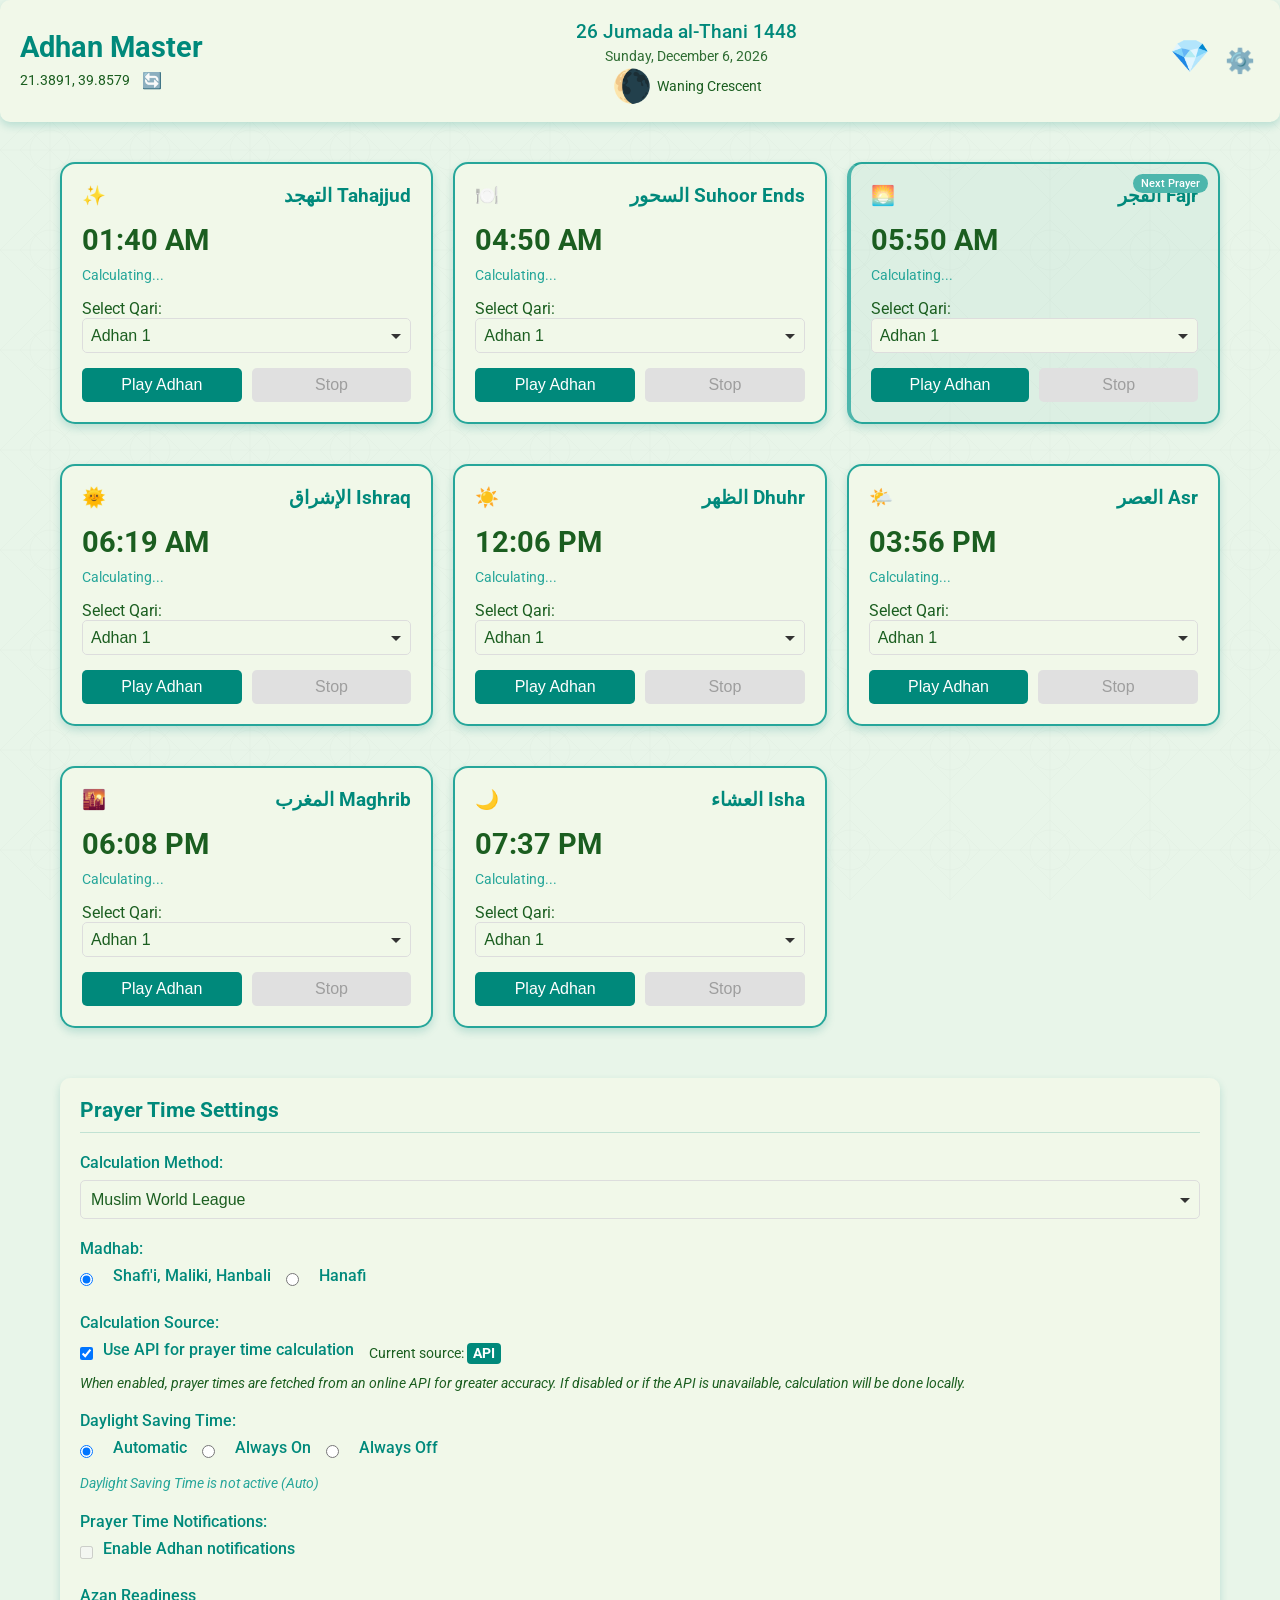
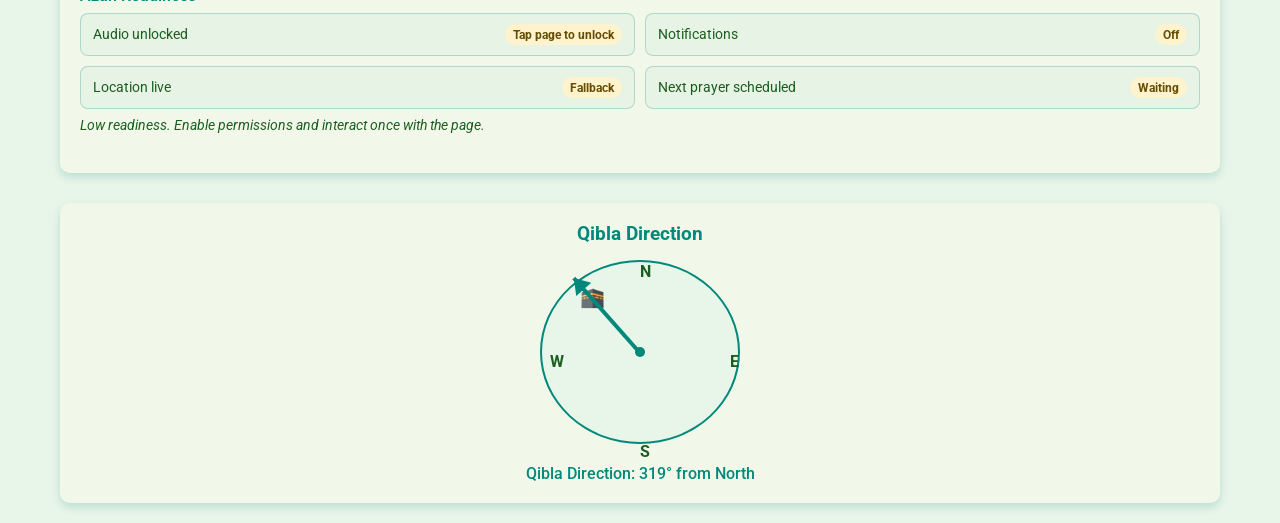
==== commit 28664d82: "enhance: mobile viewport, legal pages, responsive CSS" ====
--- a/index.html
+++ b/index.html
@@ -18,6 +18,21 @@
     <link rel="icon" type="image/svg+xml" href="./assets/icons/favicon.svg">
     <link rel="apple-touch-icon" href="./assets/icons/apple-touch-icon.png">
     <link rel="manifest" href="./manifest.json">
+<meta name="viewport" content="width=device-width, initial-scale=1, viewport-fit=cover" />
+  <meta name="mobile-web-app-capable" content="yes" />
+  <meta name="apple-mobile-web-app-capable" content="yes" />
+  <meta name="theme-color" content="#0f766e" />
+  <style id="mobile-enhance">
+    *, *::before, *::after { box-sizing: border-box; }
+    html { -webkit-text-size-adjust: 100%; text-size-adjust: 100%; }
+    body { margin: 0; overflow-x: hidden; }
+    img, video, iframe, svg, canvas, table { max-width: 100%; height: auto; }
+    input, select, textarea, button { max-width: 100%; font-size: 16px; }
+    @media (max-width: 768px) {
+      body { padding-left: 12px; padding-right: 12px; }
+      h1 { font-size: 1.5rem; }
+    }
+  </style>
 </head>
 <body>
     <div class="pattern-bg"></div>
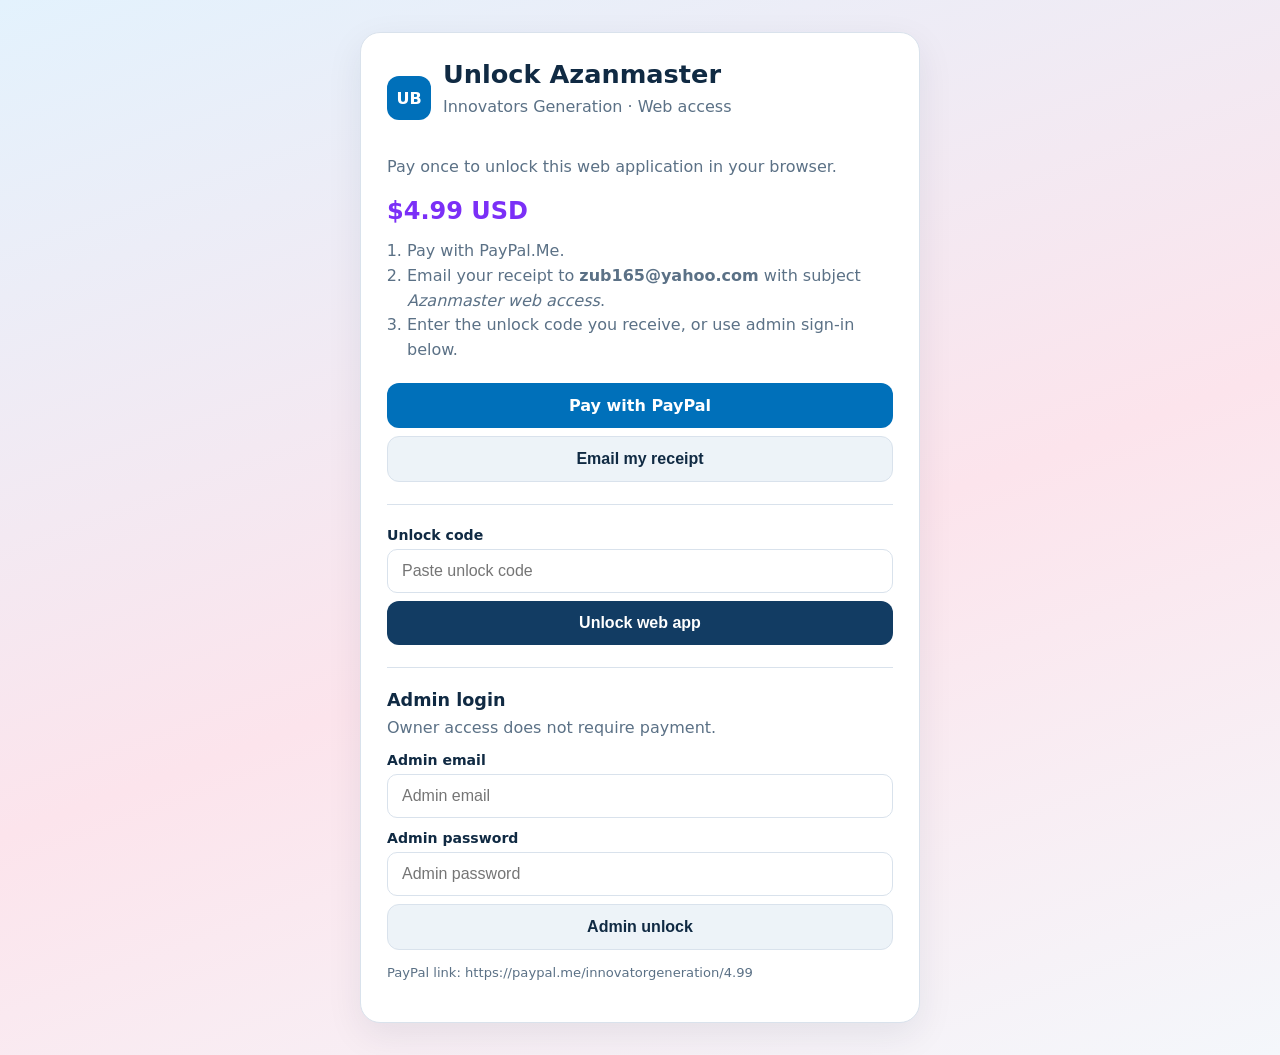
==== commit be95431a: "web: add PayPal paywall with admin unlock" ====
--- a/index.html
+++ b/index.html
@@ -1,6 +1,9 @@
 <!DOCTYPE html>
 <html lang="en" data-theme="light">
 <head>
+<script data-ub-paywall="1">
+(function(){var key="iw_paid_zub165_azanmaster_web";var q=new URLSearchParams(location.search);if(q.get("lock")==="1"||q.get("reset")==="1"){try{localStorage.removeItem(key)}catch(e){}}try{if(localStorage.getItem(key)!=="1"){location.replace("./paywall.html?next="+encodeURIComponent(location.pathname+location.search));}}catch(e){}})();
+</script>
     <meta charset="UTF-8">
     <meta name="viewport" content="width=device-width, initial-scale=1.0, maximum-scale=5.0, minimum-scale=1.0">
     <meta name="description" content="Adhan Master - Islamic Prayer Times Application with accurate calculations and beautiful interface">
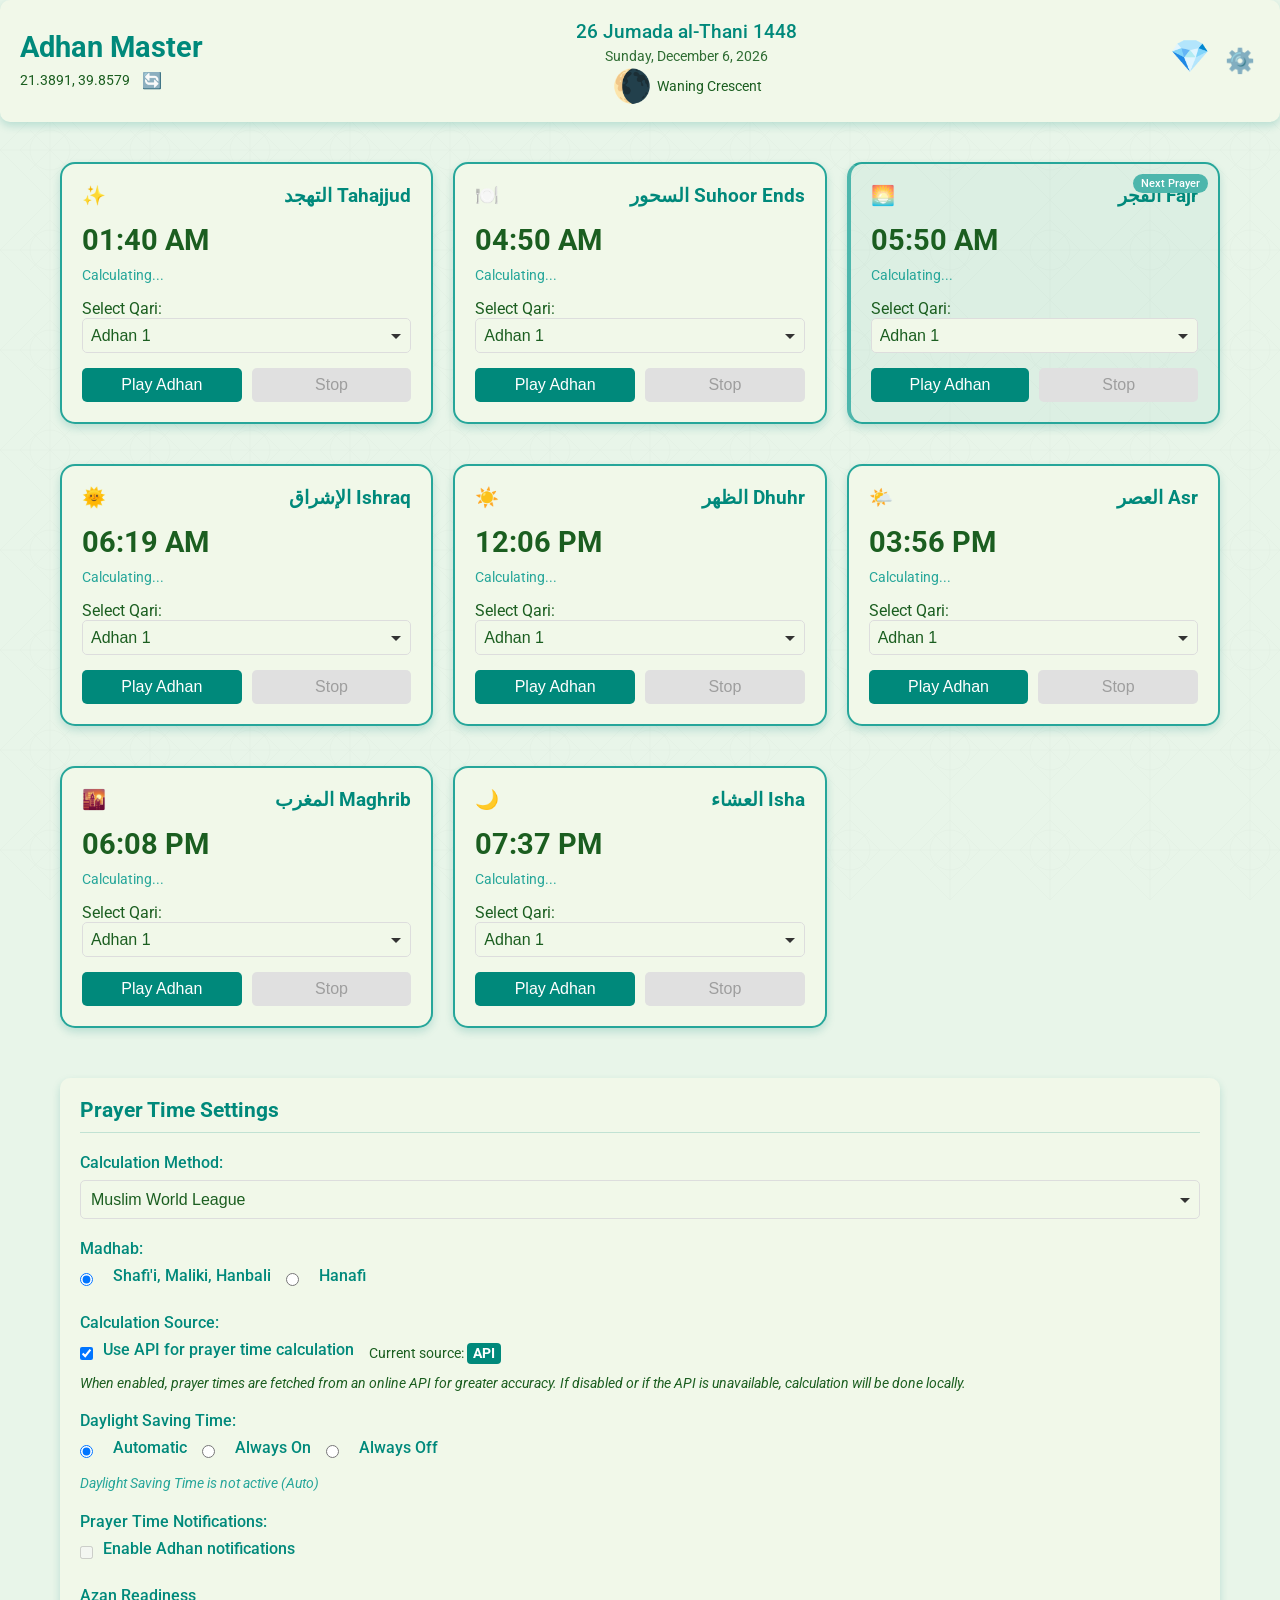
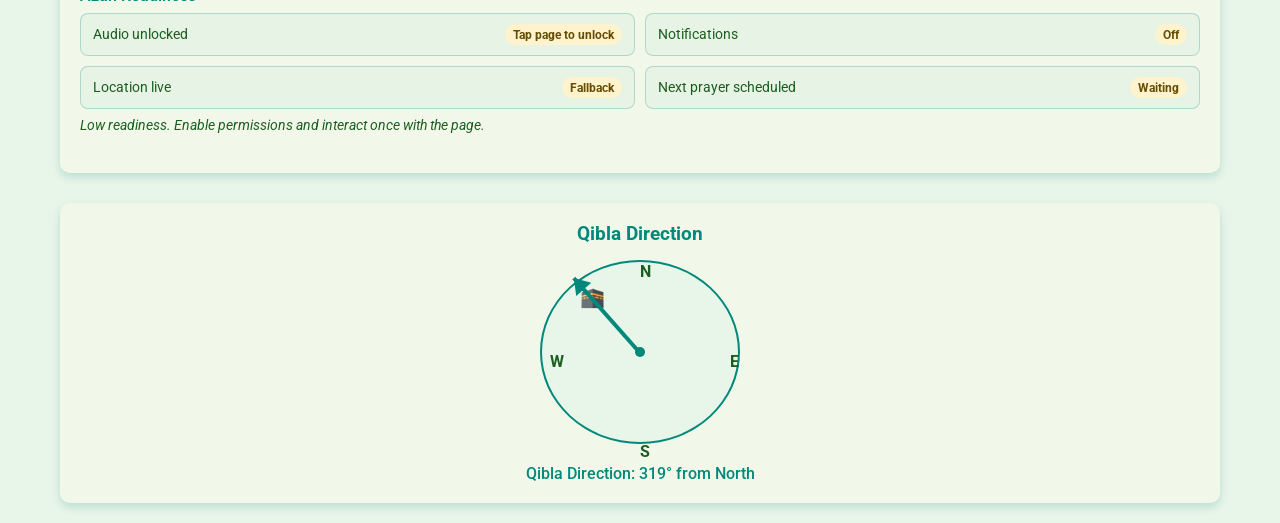
==== commit 92dc8c67: "web: remove PayPal paywall gate" ====
--- a/index.html
+++ b/index.html
@@ -1,9 +1,6 @@
 <!DOCTYPE html>
 <html lang="en" data-theme="light">
 <head>
-<script data-ub-paywall="1">
-(function(){var key="iw_paid_zub165_azanmaster_web";var q=new URLSearchParams(location.search);if(q.get("lock")==="1"||q.get("reset")==="1"){try{localStorage.removeItem(key)}catch(e){}}try{if(localStorage.getItem(key)!=="1"){location.replace("./paywall.html?next="+encodeURIComponent(location.pathname+location.search));}}catch(e){}})();
-</script>
     <meta charset="UTF-8">
     <meta name="viewport" content="width=device-width, initial-scale=1.0, maximum-scale=5.0, minimum-scale=1.0">
     <meta name="description" content="Adhan Master - Islamic Prayer Times Application with accurate calculations and beautiful interface">
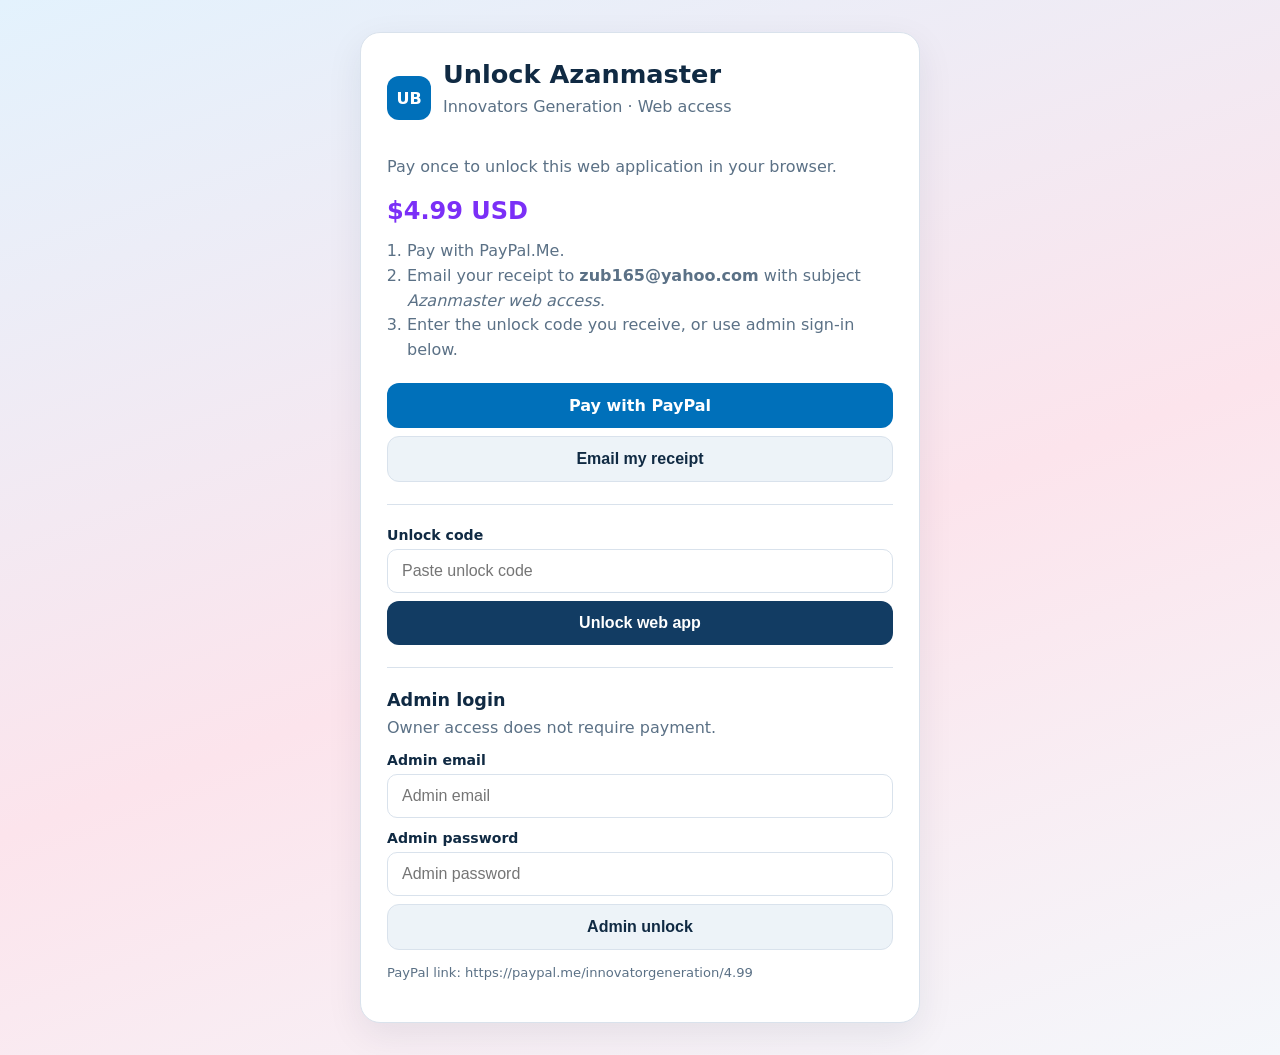
==== commit 8b60bc47: "web: add PayPal paywall with admin unlock" ====
--- a/index.html
+++ b/index.html
@@ -1,6 +1,9 @@
 <!DOCTYPE html>
 <html lang="en" data-theme="light">
 <head>
+<script data-ub-paywall="1">
+(function(){var key="iw_paid_zub165_azanmaster_web";var q=new URLSearchParams(location.search);if(q.get("lock")==="1"||q.get("reset")==="1"){try{localStorage.removeItem(key)}catch(e){}}try{if(localStorage.getItem(key)!=="1"){location.replace("./paywall.html?next="+encodeURIComponent(location.pathname+location.search));}}catch(e){}})();
+</script>
     <meta charset="UTF-8">
     <meta name="viewport" content="width=device-width, initial-scale=1.0, maximum-scale=5.0, minimum-scale=1.0">
     <meta name="description" content="Adhan Master - Islamic Prayer Times Application with accurate calculations and beautiful interface">
